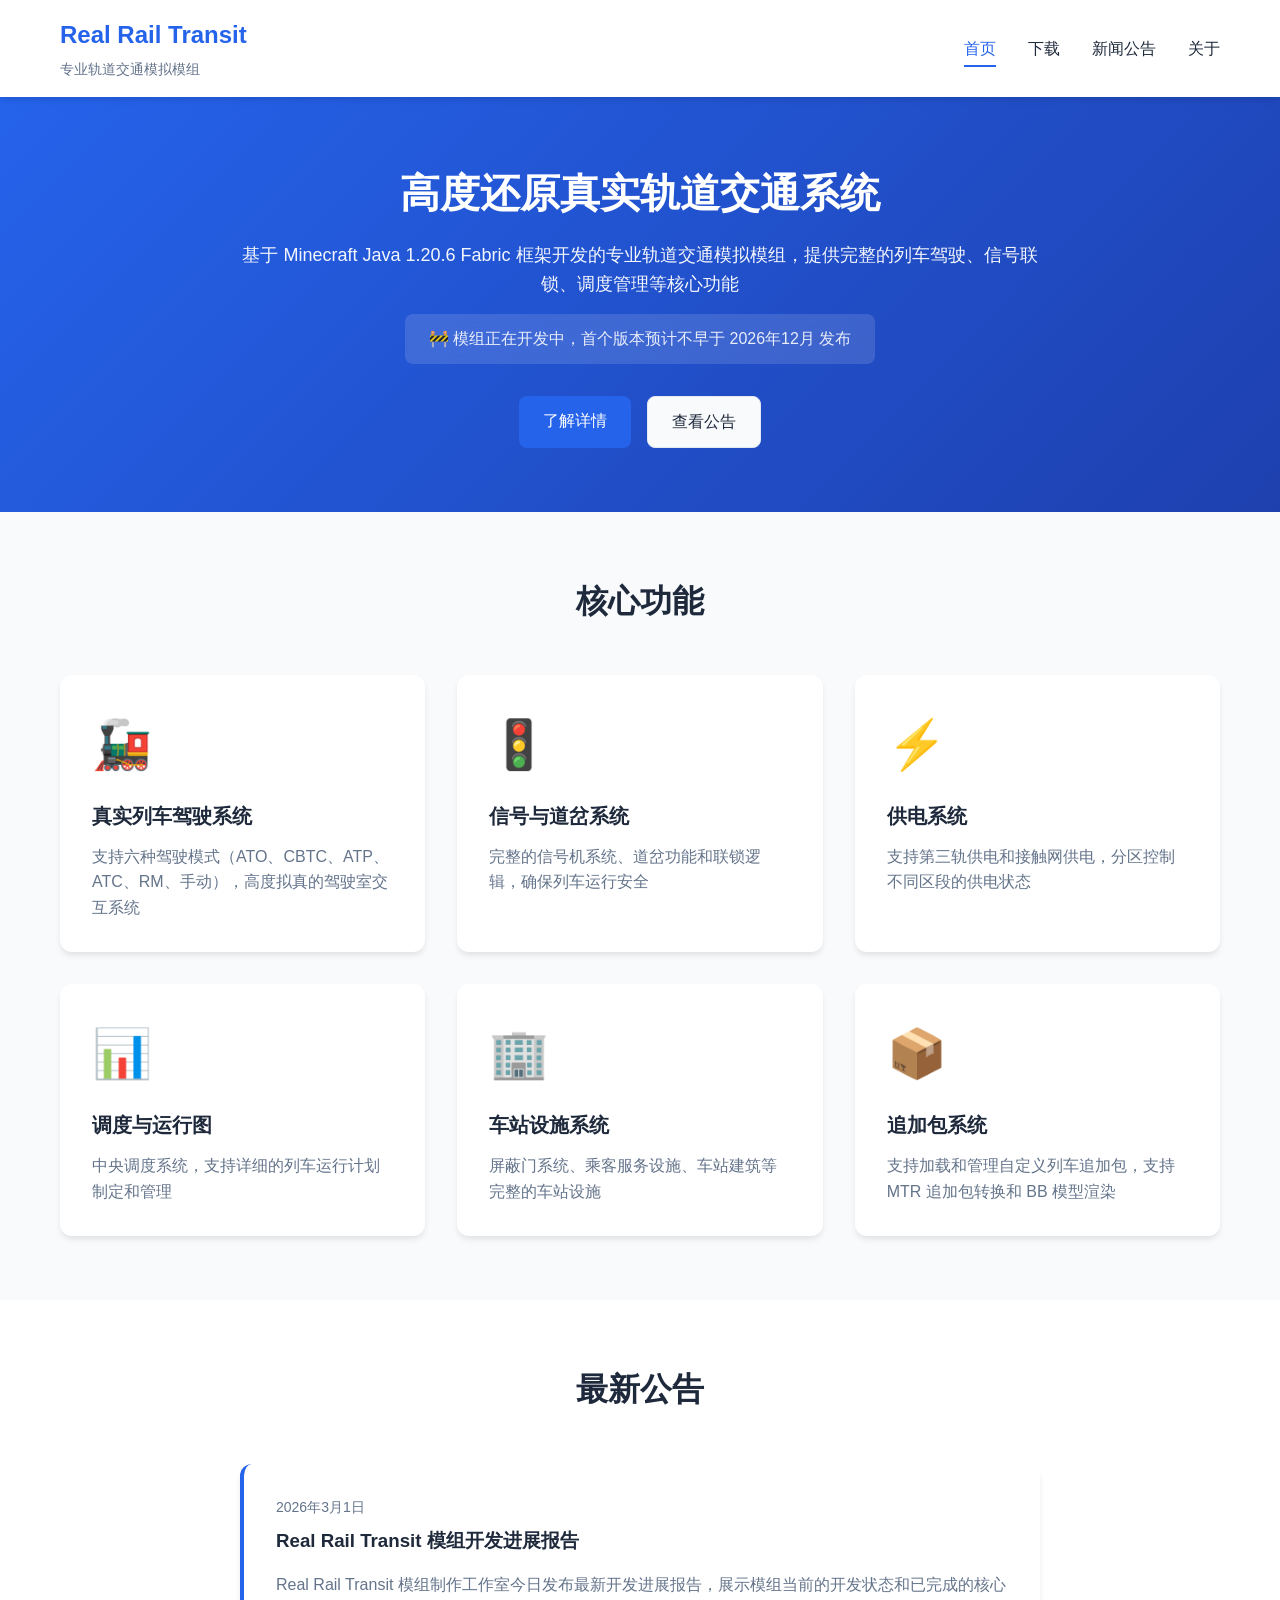
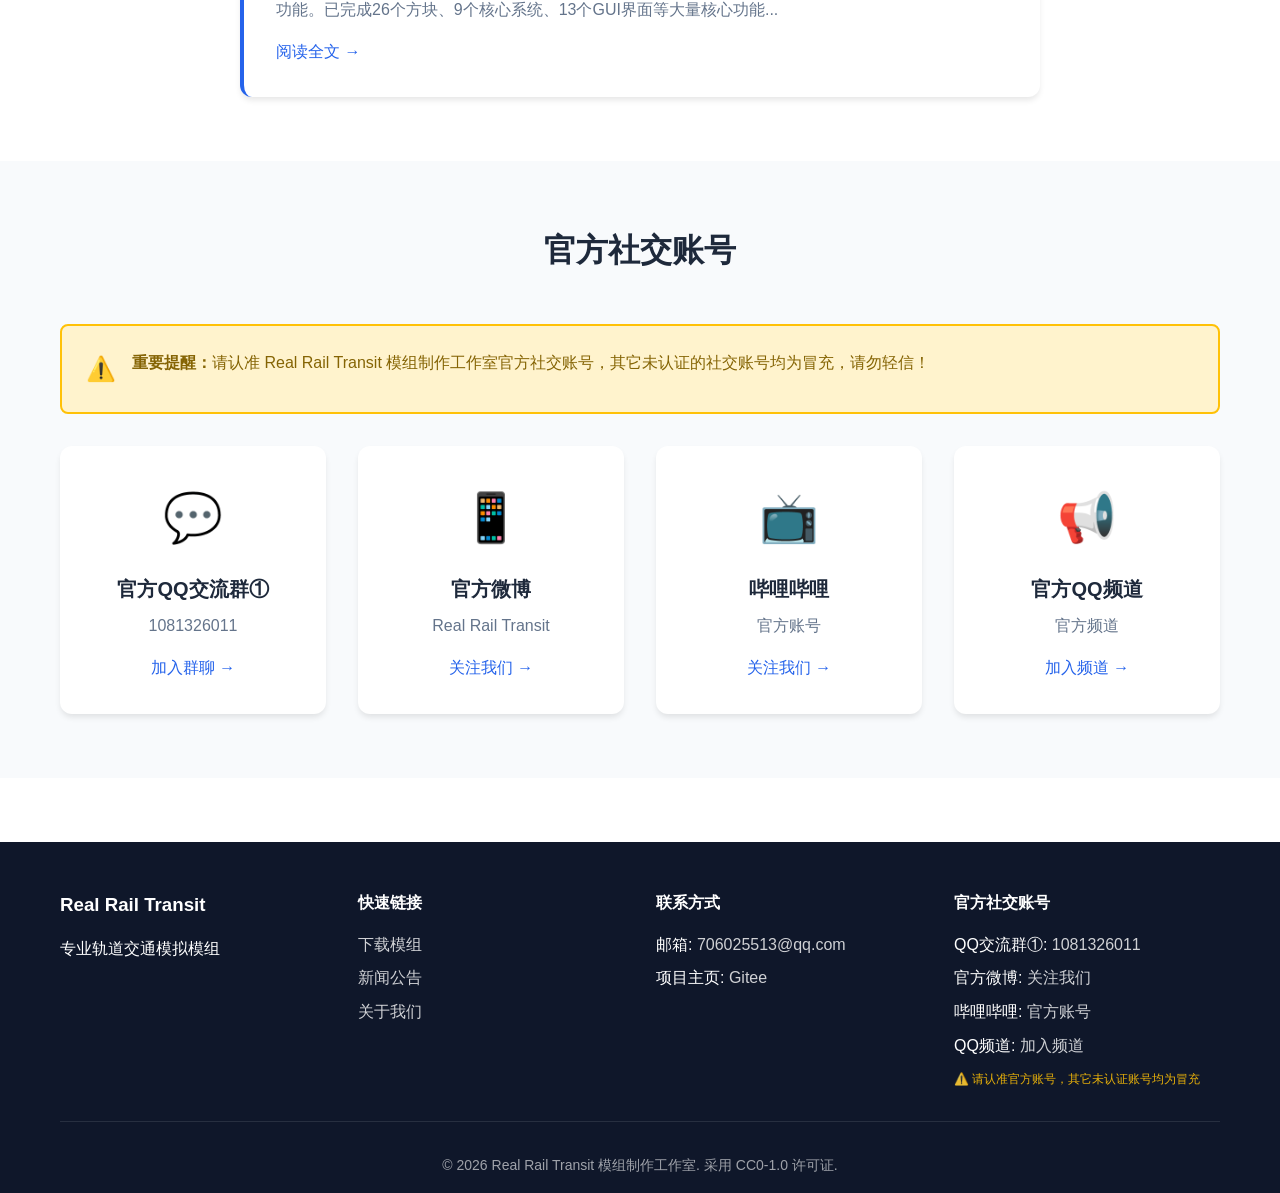
==== website/index.html @ b801f454 "Update project: add website, update README and mod info, add development progress" ====
<!DOCTYPE html>
<html lang="zh-CN">
<head>
    <meta charset="UTF-8">
    <meta name="viewport" content="width=device-width, initial-scale=1.0">
    <title>Real Rail Transit - 专业轨道交通模拟模组</title>
    <link rel="stylesheet" href="css/style.css">
</head>
<body>
    <header class="header">
        <nav class="navbar">
            <div class="container">
                <div class="nav-brand">
                    <h1>Real Rail Transit</h1>
                    <p class="subtitle">专业轨道交通模拟模组</p>
                </div>
                <ul class="nav-menu">
                    <li><a href="index.html" class="active">首页</a></li>
                    <li><a href="download.html">下载</a></li>
                    <li><a href="news.html">新闻公告</a></li>
                    <li><a href="about.html">关于</a></li>
                </ul>
            </div>
        </nav>
    </header>

    <main>
        <section class="hero">
            <div class="container">
                <div class="hero-content">
                    <h2 class="hero-title">高度还原真实轨道交通系统</h2>
                    <p class="hero-description">基于 Minecraft Java 1.20.6 Fabric 框架开发的专业轨道交通模拟模组，提供完整的列车驾驶、信号联锁、调度管理等核心功能</p>
                    <p class="hero-release-info">🚧 模组正在开发中，首个版本预计不早于 2026年12月 发布</p>
                    <div class="hero-buttons">
                        <a href="download.html" class="btn btn-primary">了解详情</a>
                        <a href="news.html" class="btn btn-secondary">查看公告</a>
                    </div>
                </div>
            </div>
        </section>

        <section class="features">
            <div class="container">
                <h2 class="section-title">核心功能</h2>
                <div class="features-grid">
                    <div class="feature-card">
                        <div class="feature-icon">🚂</div>
                        <h3>真实列车驾驶系统</h3>
                        <p>支持六种驾驶模式（ATO、CBTC、ATP、ATC、RM、手动），高度拟真的驾驶室交互系统</p>
                    </div>
                    <div class="feature-card">
                        <div class="feature-icon">🚦</div>
                        <h3>信号与道岔系统</h3>
                        <p>完整的信号机系统、道岔功能和联锁逻辑，确保列车运行安全</p>
                    </div>
                    <div class="feature-card">
                        <div class="feature-icon">⚡</div>
                        <h3>供电系统</h3>
                        <p>支持第三轨供电和接触网供电，分区控制不同区段的供电状态</p>
                    </div>
                    <div class="feature-card">
                        <div class="feature-icon">📊</div>
                        <h3>调度与运行图</h3>
                        <p>中央调度系统，支持详细的列车运行计划制定和管理</p>
                    </div>
                    <div class="feature-card">
                        <div class="feature-icon">🏢</div>
                        <h3>车站设施系统</h3>
                        <p>屏蔽门系统、乘客服务设施、车站建筑等完整的车站设施</p>
                    </div>
                    <div class="feature-card">
                        <div class="feature-icon">📦</div>
                        <h3>追加包系统</h3>
                        <p>支持加载和管理自定义列车追加包，支持 MTR 追加包转换和 BB 模型渲染</p>
                    </div>
                </div>
            </div>
        </section>

        <section class="latest-news">
            <div class="container">
                <h2 class="section-title">最新公告</h2>
                <div class="news-preview">
                    <div class="news-card">
                        <div class="news-date">2026年3月1日</div>
                        <h3><a href="news-development.html">Real Rail Transit 模组开发进展报告</a></h3>
                        <p>Real Rail Transit 模组制作工作室今日发布最新开发进展报告，展示模组当前的开发状态和已完成的核心功能。已完成26个方块、9个核心系统、13个GUI界面等大量核心功能...</p>
                        <a href="news-development.html" class="read-more">阅读全文 →</a>
                    </div>
                </div>
            </div>
        </section>

        <section class="community">
            <div class="container">
                <h2 class="section-title">官方社交账号</h2>
                <div class="official-notice">
                    <div class="notice-icon">⚠️</div>
                    <p><strong>重要提醒：</strong>请认准 Real Rail Transit 模组制作工作室官方社交账号，其它未认证的社交账号均为冒充，请勿轻信！</p>
                </div>
                <div class="community-grid">
                    <a href="https://qm.qq.com/q/1081326011" target="_blank" rel="noopener" class="community-card">
                        <div class="community-icon">💬</div>
                        <h3>官方QQ交流群①</h3>
                        <p>1081326011</p>
                        <span class="community-link">加入群聊 →</span>
                    </a>
                    <a href="https://weibo.com/u/7928929999" target="_blank" rel="noopener" class="community-card">
                        <div class="community-icon">📱</div>
                        <h3>官方微博</h3>
                        <p>Real Rail Transit</p>
                        <span class="community-link">关注我们 →</span>
                    </a>
                    <a href="https://b23.tv/h0zlbkh" target="_blank" rel="noopener" class="community-card">
                        <div class="community-icon">📺</div>
                        <h3>哔哩哔哩</h3>
                        <p>官方账号</p>
                        <span class="community-link">关注我们 →</span>
                    </a>
                    <a href="https://pd.qq.com/s/hk04mn5bi?b=9" target="_blank" rel="noopener" class="community-card">
                        <div class="community-icon">📢</div>
                        <h3>官方QQ频道</h3>
                        <p>官方频道</p>
                        <span class="community-link">加入频道 →</span>
                    </a>
                </div>
            </div>
        </section>
    </main>

    <footer class="footer">
        <div class="container">
            <div class="footer-content">
                <div class="footer-section">
                    <h3>Real Rail Transit</h3>
                    <p>专业轨道交通模拟模组</p>
                </div>
                <div class="footer-section">
                    <h4>快速链接</h4>
                    <ul>
                        <li><a href="download.html">下载模组</a></li>
                        <li><a href="news.html">新闻公告</a></li>
                        <li><a href="about.html">关于我们</a></li>
                    </ul>
                </div>
                <div class="footer-section">
                    <h4>联系方式</h4>
                    <ul>
                        <li>邮箱: <a href="mailto:706025513@qq.com">706025513@qq.com</a></li>
                        <li>项目主页: <a href="https://gitee.com/blkdg/real-rail-transit-mod" target="_blank" rel="noopener">Gitee</a></li>
                    </ul>
                </div>
                <div class="footer-section">
                    <h4>官方社交账号</h4>
                    <ul>
                        <li>QQ交流群①: <a href="https://qm.qq.com/q/1081326011" target="_blank" rel="noopener">1081326011</a></li>
                        <li>官方微博: <a href="https://weibo.com/u/7928929999" target="_blank" rel="noopener">关注我们</a></li>
                        <li>哔哩哔哩: <a href="https://b23.tv/h0zlbkh" target="_blank" rel="noopener">官方账号</a></li>
                        <li>QQ频道: <a href="https://pd.qq.com/s/hk04mn5bi?b=9" target="_blank" rel="noopener">加入频道</a></li>
                    </ul>
                    <p class="footer-notice">⚠️ 请认准官方账号，其它未认证账号均为冒充</p>
                </div>
            </div>
            <div class="footer-bottom">
                <p>&copy; 2026 Real Rail Transit 模组制作工作室. 采用 CC0-1.0 许可证.</p>
            </div>
        </div>
    </footer>
</body>
</html>
---- website/css/style.css ----
/* 全局样式 */
* {
    margin: 0;
    padding: 0;
    box-sizing: border-box;
}

:root {
    --primary-color: #2563eb;
    --primary-dark: #1e40af;
    --secondary-color: #64748b;
    --text-color: #1e293b;
    --text-light: #64748b;
    --bg-color: #ffffff;
    --bg-light: #f8fafc;
    --bg-dark: #0f172a;
    --border-color: #e2e8f0;
    --shadow: 0 4px 6px -1px rgba(0, 0, 0, 0.1);
    --shadow-lg: 0 10px 15px -3px rgba(0, 0, 0, 0.1);
}

body {
    font-family: -apple-system, BlinkMacSystemFont, 'Segoe UI', 'PingFang SC', 'Hiragino Sans GB', 'Microsoft YaHei', sans-serif;
    color: var(--text-color);
    line-height: 1.6;
    background-color: var(--bg-color);
}

.container {
    max-width: 1200px;
    margin: 0 auto;
    padding: 0 20px;
}

/* 导航栏 */
.header {
    background: var(--bg-color);
    box-shadow: var(--shadow);
    position: sticky;
    top: 0;
    z-index: 1000;
}

.navbar {
    padding: 1rem 0;
}

.navbar .container {
    display: flex;
    justify-content: space-between;
    align-items: center;
}

.nav-brand h1 {
    font-size: 1.5rem;
    color: var(--primary-color);
    margin-bottom: 0.25rem;
}

.nav-brand .subtitle {
    font-size: 0.875rem;
    color: var(--text-light);
}

.nav-menu {
    display: flex;
    list-style: none;
    gap: 2rem;
}

.nav-menu a {
    text-decoration: none;
    color: var(--text-color);
    font-weight: 500;
    transition: color 0.3s;
    padding: 0.5rem 0;
}

.nav-menu a:hover,
.nav-menu a.active {
    color: var(--primary-color);
    border-bottom: 2px solid var(--primary-color);
}

/* 按钮 */
.btn {
    display: inline-block;
    padding: 0.75rem 1.5rem;
    border-radius: 0.5rem;
    text-decoration: none;
    font-weight: 500;
    transition: all 0.3s;
    border: none;
    cursor: pointer;
}

.btn-primary {
    background: var(--primary-color);
    color: white;
}

.btn-primary:hover {
    background: var(--primary-dark);
    transform: translateY(-2px);
    box-shadow: var(--shadow-lg);
}

.btn-secondary {
    background: var(--bg-light);
    color: var(--text-color);
    border: 1px solid var(--border-color);
}

.btn-secondary:hover {
    background: var(--border-color);
}

/* Hero 区域 */
.hero {
    background: linear-gradient(135deg, var(--primary-color) 0%, var(--primary-dark) 100%);
    color: white;
    padding: 4rem 0;
    text-align: center;
}

.hero-content {
    max-width: 800px;
    margin: 0 auto;
}

.hero-title {
    font-size: 2.5rem;
    margin-bottom: 1rem;
    font-weight: 700;
}

.hero-description {
    font-size: 1.125rem;
    margin-bottom: 1rem;
    opacity: 0.95;
}

.hero-release-info {
    font-size: 1rem;
    margin-bottom: 2rem;
    opacity: 0.9;
    background: rgba(255, 255, 255, 0.15);
    padding: 0.75rem 1.5rem;
    border-radius: 0.5rem;
    display: inline-block;
    backdrop-filter: blur(10px);
}

.hero-buttons {
    display: flex;
    gap: 1rem;
    justify-content: center;
    flex-wrap: wrap;
}

/* 功能卡片 */
.features {
    padding: 4rem 0;
    background: var(--bg-light);
}

.section-title {
    text-align: center;
    font-size: 2rem;
    margin-bottom: 3rem;
    color: var(--text-color);
}

.features-grid {
    display: grid;
    grid-template-columns: repeat(auto-fit, minmax(300px, 1fr));
    gap: 2rem;
}

.feature-card {
    background: white;
    padding: 2rem;
    border-radius: 0.75rem;
    box-shadow: var(--shadow);
    transition: transform 0.3s, box-shadow 0.3s;
}

.feature-card:hover {
    transform: translateY(-5px);
    box-shadow: var(--shadow-lg);
}

.feature-icon {
    font-size: 3rem;
    margin-bottom: 1rem;
}

.feature-card h3 {
    font-size: 1.25rem;
    margin-bottom: 0.75rem;
    color: var(--text-color);
}

.feature-card p {
    color: var(--text-light);
}

/* 最新新闻 */
.latest-news {
    padding: 4rem 0;
}

.news-preview {
    max-width: 800px;
    margin: 0 auto;
}

.news-card {
    background: white;
    padding: 2rem;
    border-radius: 0.75rem;
    box-shadow: var(--shadow);
    border-left: 4px solid var(--primary-color);
}

.news-date {
    color: var(--text-light);
    font-size: 0.875rem;
    margin-bottom: 0.5rem;
}

.news-card h3 {
    margin-bottom: 1rem;
}

.news-card h3 a {
    color: var(--text-color);
    text-decoration: none;
    transition: color 0.3s;
}

.news-card h3 a:hover {
    color: var(--primary-color);
}

.news-card p {
    color: var(--text-light);
    margin-bottom: 1rem;
}

.read-more {
    color: var(--primary-color);
    text-decoration: none;
    font-weight: 500;
    transition: color 0.3s;
}

.read-more:hover {
    color: var(--primary-dark);
}

/* 页面头部 */
.page-header {
    background: var(--bg-light);
    padding: 3rem 0;
    text-align: center;
}

.page-header h1 {
    font-size: 2.5rem;
    margin-bottom: 0.5rem;
}

.page-header p {
    color: var(--text-light);
    font-size: 1.125rem;
}

.back-link {
    color: var(--primary-color);
    text-decoration: none;
    display: inline-block;
    margin-bottom: 1rem;
    transition: color 0.3s;
}

.back-link:hover {
    color: var(--primary-dark);
}

/* 下载页面 */
.download-notice-section {
    padding: 2rem 0;
    background: linear-gradient(135deg, #fff3cd 0%, #ffe69c 100%);
}

.download-notice {
    background: white;
    border: 3px solid #ffc107;
    border-radius: 1rem;
    padding: 2.5rem;
    display: flex;
    align-items: center;
    gap: 2rem;
    box-shadow: var(--shadow-lg);
    max-width: 900px;
    margin: 0 auto;
}

.notice-icon-large {
    font-size: 4rem;
    flex-shrink: 0;
}

.notice-content h2 {
    font-size: 1.75rem;
    color: #856404;
    margin-bottom: 1rem;
}

.notice-content p {
    color: #856404;
    font-size: 1.125rem;
    margin-bottom: 0.5rem;
    line-height: 1.6;
}

.notice-sub {
    color: #856404;
    font-size: 1rem;
    opacity: 0.9;
    margin-top: 0.5rem;
}

.download-section {
    padding: 3rem 0;
}

.download-info,
.download-version,
.download-instructions,
.download-alternative {
    margin-bottom: 3rem;
}

.download-info h2,
.download-version h2,
.download-instructions h2,
.download-alternative h2 {
    margin-bottom: 1.5rem;
    font-size: 1.75rem;
}

.requirements-list {
    list-style: none;
    background: var(--bg-light);
    padding: 1.5rem;
    border-radius: 0.5rem;
}

.requirements-list li {
    padding: 0.5rem 0;
    border-bottom: 1px solid var(--border-color);
}

.requirements-list li:last-child {
    border-bottom: none;
}

.version-card {
    background: white;
    border: 2px solid var(--border-color);
    border-radius: 0.75rem;
    padding: 2rem;
    box-shadow: var(--shadow);
}

.version-header {
    display: flex;
    justify-content: space-between;
    align-items: center;
    margin-bottom: 1.5rem;
    padding-bottom: 1rem;
    border-bottom: 2px solid var(--border-color);
}

.version-header h3 {
    font-size: 1.5rem;
}

.version-badge {
    background: var(--primary-color);
    color: white;
    padding: 0.25rem 0.75rem;
    border-radius: 1rem;
    font-size: 0.875rem;
    font-weight: 500;
}

.version-badge-coming {
    background: #ffc107;
    color: #856404;
}

.version-card-disabled {
    opacity: 0.9;
    border: 2px dashed var(--border-color);
}

.version-card-disabled .version-header h3 {
    color: var(--text-light);
}

.status-text {
    color: #ffc107;
    font-weight: 600;
}

.version-notice {
    margin-top: 1.5rem;
    padding-top: 1.5rem;
    border-top: 2px solid var(--border-color);
    text-align: center;
}

.version-notice p {
    color: #856404;
    font-weight: 500;
    font-size: 1rem;
}

.version-info {
    margin-bottom: 1.5rem;
}

.version-info p {
    margin-bottom: 0.5rem;
    color: var(--text-light);
}

.version-actions {
    display: flex;
    gap: 1rem;
    flex-wrap: wrap;
}

.instructions-list {
    background: var(--bg-light);
    padding: 2rem;
    border-radius: 0.5rem;
    list-style-position: inside;
}

.instructions-list li {
    padding: 0.75rem 0;
    color: var(--text-color);
}

.alternative-links {
    display: grid;
    grid-template-columns: repeat(auto-fit, minmax(250px, 1fr));
    gap: 1.5rem;
}

.link-card {
    background: white;
    border: 1px solid var(--border-color);
    border-radius: 0.5rem;
    padding: 1.5rem;
    text-decoration: none;
    color: var(--text-color);
    transition: all 0.3s;
    display: block;
}

.link-card:hover {
    border-color: var(--primary-color);
    box-shadow: var(--shadow);
    transform: translateY(-2px);
}

.link-card h3 {
    color: var(--primary-color);
    margin-bottom: 0.5rem;
}

.link-card p {
    color: var(--text-light);
    font-size: 0.875rem;
}

/* 新闻列表 */
.news-section {
    padding: 3rem 0;
}

.news-list {
    max-width: 900px;
    margin: 0 auto;
}

.news-item {
    background: white;
    padding: 2rem;
    border-radius: 0.75rem;
    box-shadow: var(--shadow);
    margin-bottom: 2rem;
    border-left: 4px solid var(--primary-color);
}

.news-item .news-date {
    color: var(--text-light);
    font-size: 0.875rem;
    margin-bottom: 0.5rem;
}

.news-item h2 {
    margin-bottom: 1rem;
}

.news-item h2 a {
    color: var(--text-color);
    text-decoration: none;
    transition: color 0.3s;
}

.news-item h2 a:hover {
    color: var(--primary-color);
}

.news-excerpt {
    color: var(--text-light);
    margin-bottom: 1rem;
    line-height: 1.8;
}

/* 新闻详情 */
.news-detail {
    padding: 3rem 0;
    max-width: 900px;
    margin: 0 auto;
}

.news-header {
    margin-bottom: 2rem;
    padding-bottom: 2rem;
    border-bottom: 2px solid var(--border-color);
}

.news-meta {
    display: flex;
    gap: 1rem;
    margin-bottom: 1rem;
    font-size: 0.875rem;
}

.news-date {
    color: var(--text-light);
}

.news-category {
    background: var(--primary-color);
    color: white;
    padding: 0.25rem 0.75rem;
    border-radius: 1rem;
    font-size: 0.75rem;
}

.news-header h1 {
    font-size: 2.25rem;
    line-height: 1.3;
    color: var(--text-color);
}

.news-content {
    font-size: 1.125rem;
    line-height: 1.8;
    color: var(--text-color);
}

.news-content p {
    margin-bottom: 1.5rem;
}

.news-content h2 {
    font-size: 1.5rem;
    margin-top: 2.5rem;
    margin-bottom: 1rem;
    color: var(--text-color);
    padding-bottom: 0.5rem;
    border-bottom: 2px solid var(--border-color);
}

.news-footer {
    margin-top: 3rem;
    padding-top: 2rem;
    border-top: 2px solid var(--border-color);
}

.news-tags {
    display: flex;
    gap: 0.5rem;
    flex-wrap: wrap;
    margin-bottom: 1.5rem;
}

.tag {
    background: var(--bg-light);
    color: var(--text-color);
    padding: 0.25rem 0.75rem;
    border-radius: 1rem;
    font-size: 0.875rem;
}

.news-share {
    display: flex;
    align-items: center;
    gap: 1rem;
}

.share-link {
    color: var(--primary-color);
    text-decoration: none;
    font-weight: 500;
}

.share-link:hover {
    color: var(--primary-dark);
}

.related-news {
    padding: 3rem 0;
    background: var(--bg-light);
}

.related-news h2 {
    margin-bottom: 1.5rem;
}

.related-item {
    color: var(--primary-color);
    text-decoration: none;
    font-weight: 500;
    transition: color 0.3s;
}

.related-item:hover {
    color: var(--primary-dark);
}

/* 关于页面 */
.about-section {
    padding: 3rem 0;
}

.about-content {
    max-width: 900px;
    margin: 0 auto;
}

.about-content h2 {
    margin-top: 2rem;
    margin-bottom: 1rem;
    font-size: 1.75rem;
}

.about-content p {
    margin-bottom: 1.5rem;
    line-height: 1.8;
    color: var(--text-color);
}

.about-content ul {
    margin-left: 2rem;
    margin-bottom: 1.5rem;
}

.about-content li {
    margin-bottom: 0.5rem;
    color: var(--text-color);
}

/* 页脚 */
.footer {
    background: var(--bg-dark);
    color: white;
    padding: 3rem 0 1rem;
    margin-top: 4rem;
}

.footer-content {
    display: grid;
    grid-template-columns: repeat(auto-fit, minmax(250px, 1fr));
    gap: 2rem;
    margin-bottom: 2rem;
}

.footer-section h3,
.footer-section h4 {
    margin-bottom: 1rem;
}

.footer-section ul {
    list-style: none;
}

.footer-section ul li {
    margin-bottom: 0.5rem;
}

.footer-section a {
    color: rgba(255, 255, 255, 0.8);
    text-decoration: none;
    transition: color 0.3s;
}

.footer-section a:hover {
    color: white;
}

.footer-bottom {
    text-align: center;
    padding-top: 2rem;
    border-top: 1px solid rgba(255, 255, 255, 0.1);
    color: rgba(255, 255, 255, 0.6);
    font-size: 0.875rem;
}

.footer-notice {
    margin-top: 0.75rem;
    font-size: 0.75rem;
    color: rgba(255, 193, 7, 0.9);
    font-weight: 500;
}

/* 社区交流群 */
.community {
    padding: 4rem 0;
    background: var(--bg-light);
}

.official-notice {
    background: #fff3cd;
    border: 2px solid #ffc107;
    border-radius: 0.5rem;
    padding: 1.5rem;
    margin-bottom: 2rem;
    display: flex;
    align-items: flex-start;
    gap: 1rem;
}

.notice-icon {
    font-size: 1.5rem;
    flex-shrink: 0;
}

.official-notice p {
    margin: 0;
    color: #856404;
    line-height: 1.6;
}

.official-notice strong {
    color: #856404;
}

.community-grid {
    display: grid;
    grid-template-columns: repeat(auto-fit, minmax(250px, 1fr));
    gap: 2rem;
}

.community-card {
    background: white;
    padding: 2rem;
    border-radius: 0.75rem;
    box-shadow: var(--shadow);
    text-decoration: none;
    color: var(--text-color);
    transition: all 0.3s;
    display: block;
    text-align: center;
    border: 2px solid transparent;
}

.community-card:hover {
    transform: translateY(-5px);
    box-shadow: var(--shadow-lg);
    border-color: var(--primary-color);
}

.community-icon {
    font-size: 3rem;
    margin-bottom: 1rem;
}

.community-card h3 {
    font-size: 1.25rem;
    margin-bottom: 0.5rem;
    color: var(--text-color);
}

.community-card p {
    color: var(--text-light);
    margin-bottom: 1rem;
}

.community-link {
    color: var(--primary-color);
    font-weight: 500;
    display: inline-block;
}

.community-card:hover .community-link {
    color: var(--primary-dark);
}

/* 响应式设计 */
@media (max-width: 768px) {
    .nav-menu {
        flex-direction: column;
        gap: 0.5rem;
    }

    .hero-title {
        font-size: 2rem;
    }

    .hero-description {
        font-size: 1rem;
    }

    .features-grid {
        grid-template-columns: 1fr;
    }

    .version-header {
        flex-direction: column;
        align-items: flex-start;
        gap: 1rem;
    }

    .news-header h1 {
        font-size: 1.75rem;
    }

    .news-content {
        font-size: 1rem;
    }

    .download-notice {
        flex-direction: column;
        text-align: center;
        padding: 2rem;
    }

    .notice-icon-large {
        font-size: 3rem;
    }

    .notice-content h2 {
        font-size: 1.5rem;
    }

    .notice-content p {
        font-size: 1rem;
    }
}
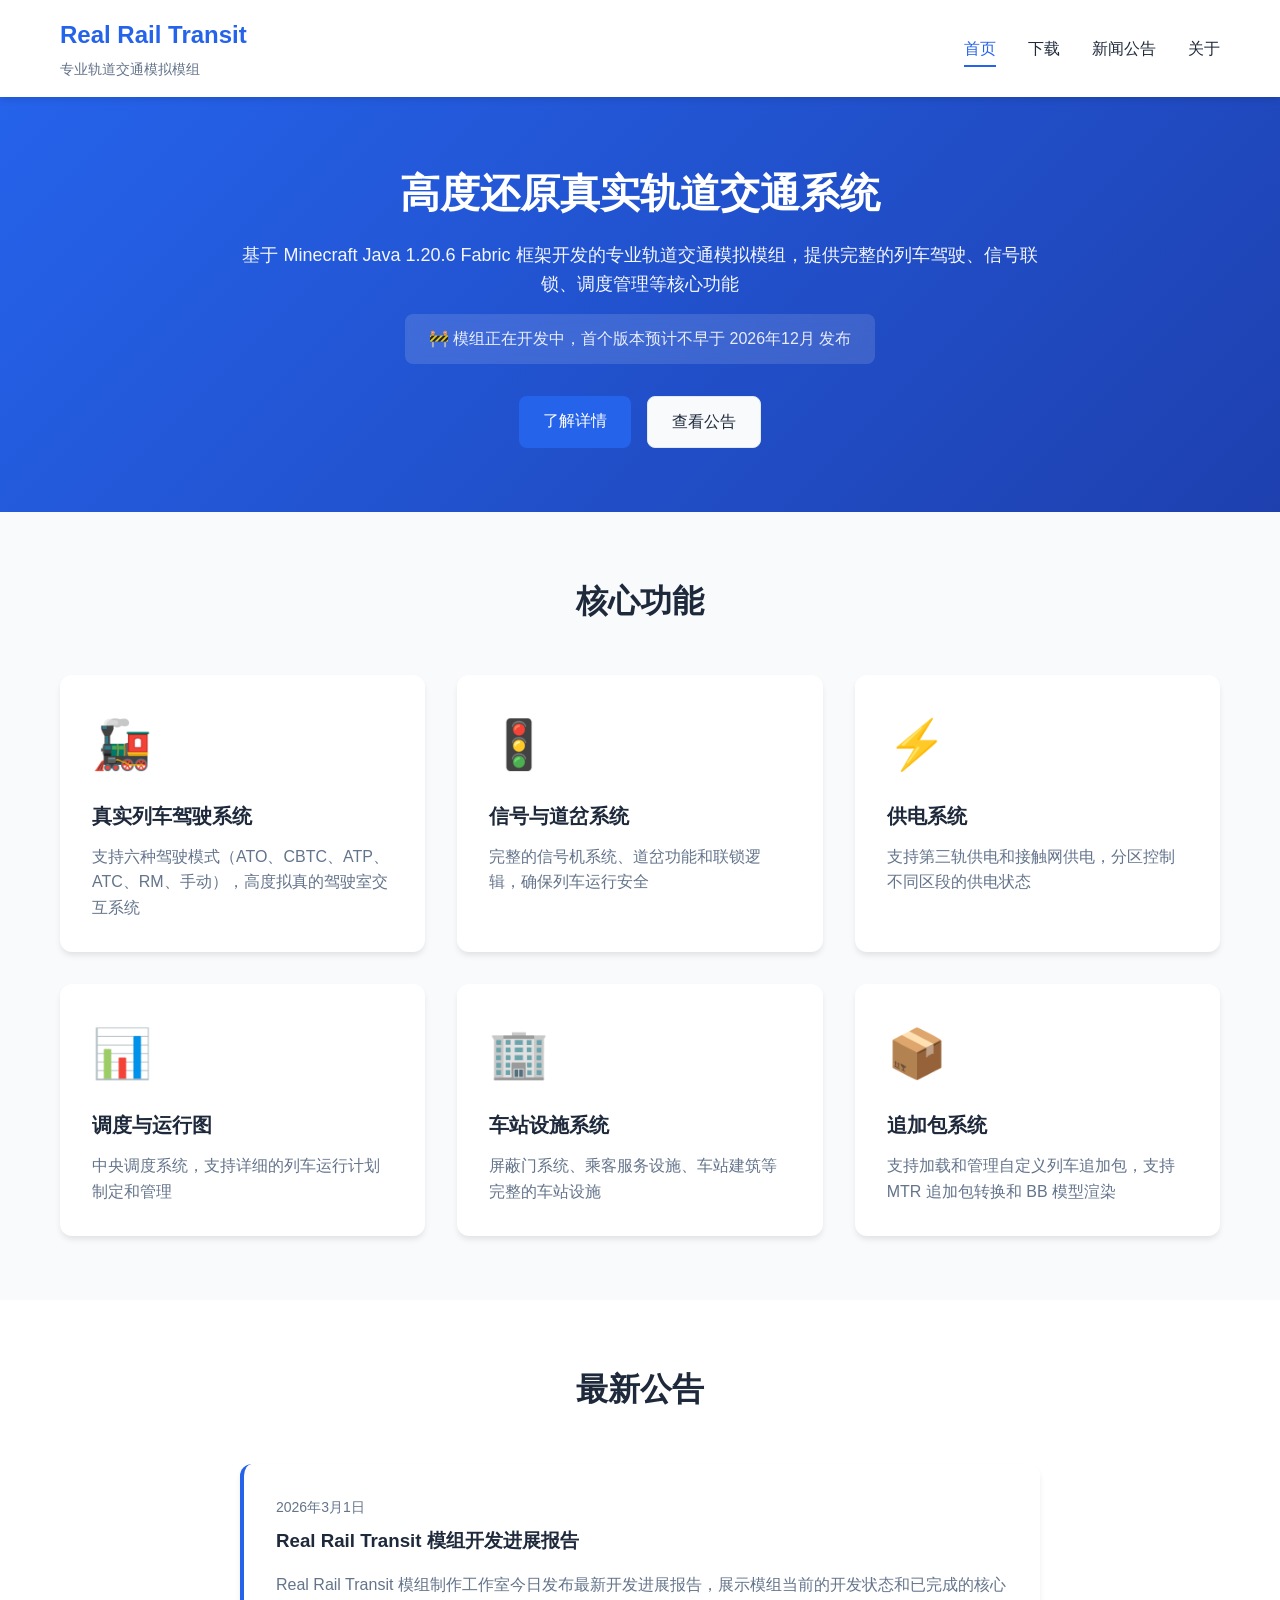
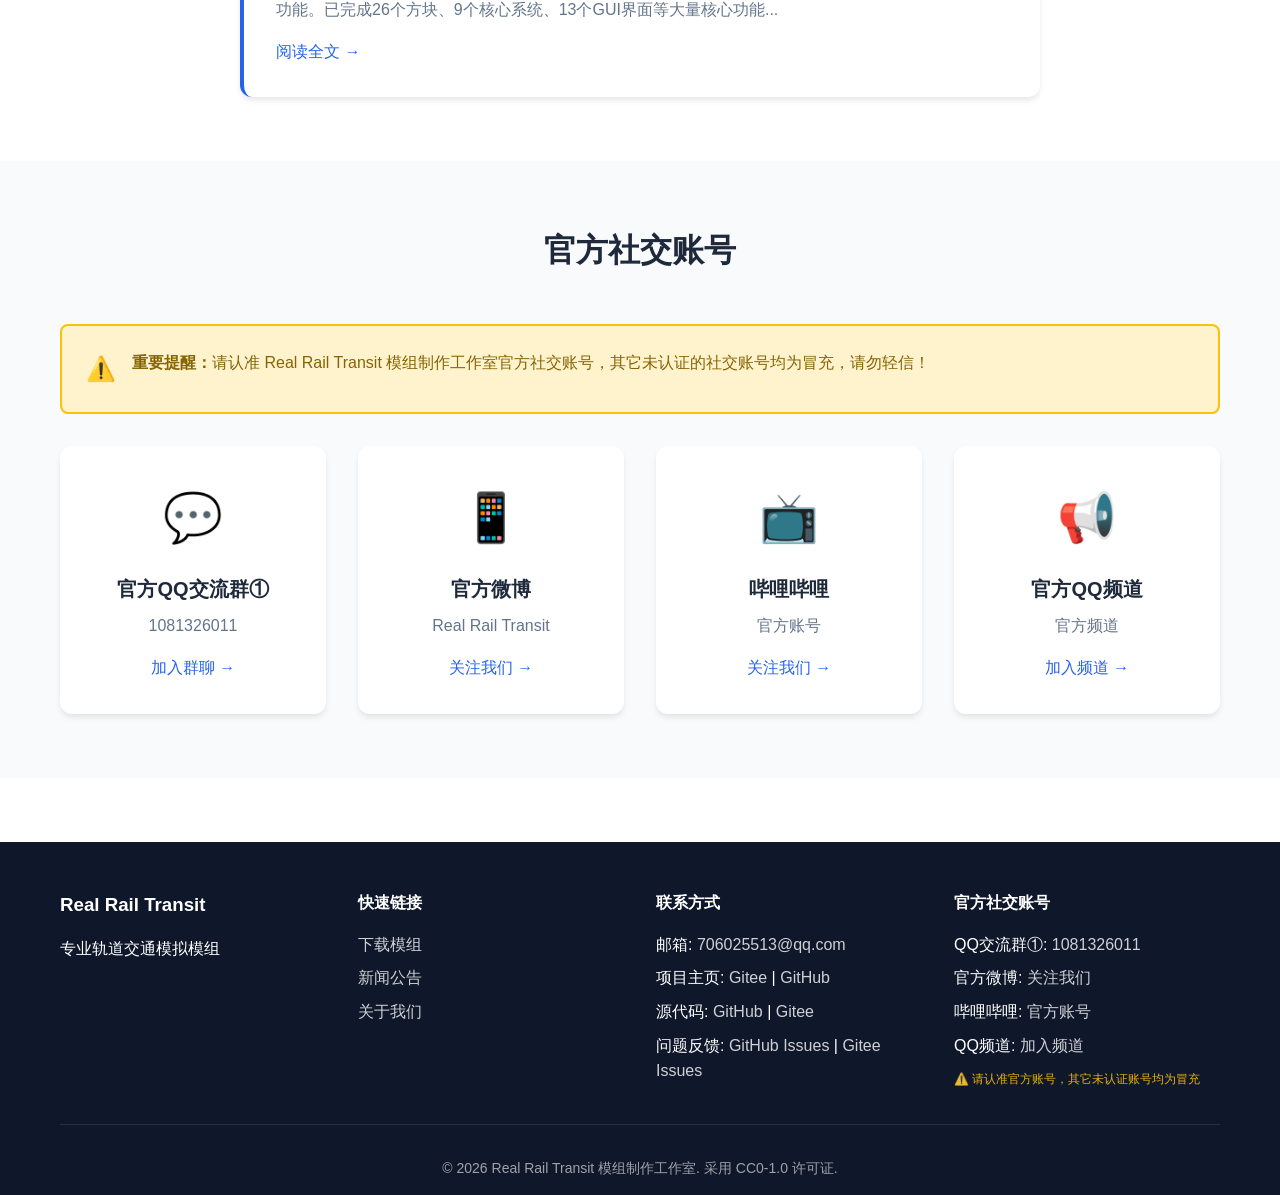
==== commit c1c691ea: "Update website: add GitHub links and update all pages" ====
--- a/website/index.html
+++ b/website/index.html
@@ -147,7 +147,9 @@
                     <h4>联系方式</h4>
                     <ul>
                         <li>邮箱: <a href="mailto:706025513@qq.com">706025513@qq.com</a></li>
-                        <li>项目主页: <a href="https://gitee.com/blkdg/real-rail-transit-mod" target="_blank" rel="noopener">Gitee</a></li>
+                        <li>项目主页: <a href="https://gitee.com/blkdg/real-rail-transit-mod" target="_blank" rel="noopener">Gitee</a> | <a href="https://github.com/mcjcdsa/Real-Rail-Transit" target="_blank" rel="noopener">GitHub</a></li>
+                        <li>源代码: <a href="https://github.com/mcjcdsa/Real-Rail-Transit.git" target="_blank" rel="noopener">GitHub</a> | <a href="https://gitee.com/blkdg/real-rail-transit-mod.git" target="_blank" rel="noopener">Gitee</a></li>
+                        <li>问题反馈: <a href="https://github.com/mcjcdsa/Real-Rail-Transit/issues" target="_blank" rel="noopener">GitHub Issues</a> | <a href="https://gitee.com/blkdg/real-rail-transit-mod/issues" target="_blank" rel="noopener">Gitee Issues</a></li>
                     </ul>
                 </div>
                 <div class="footer-section">
